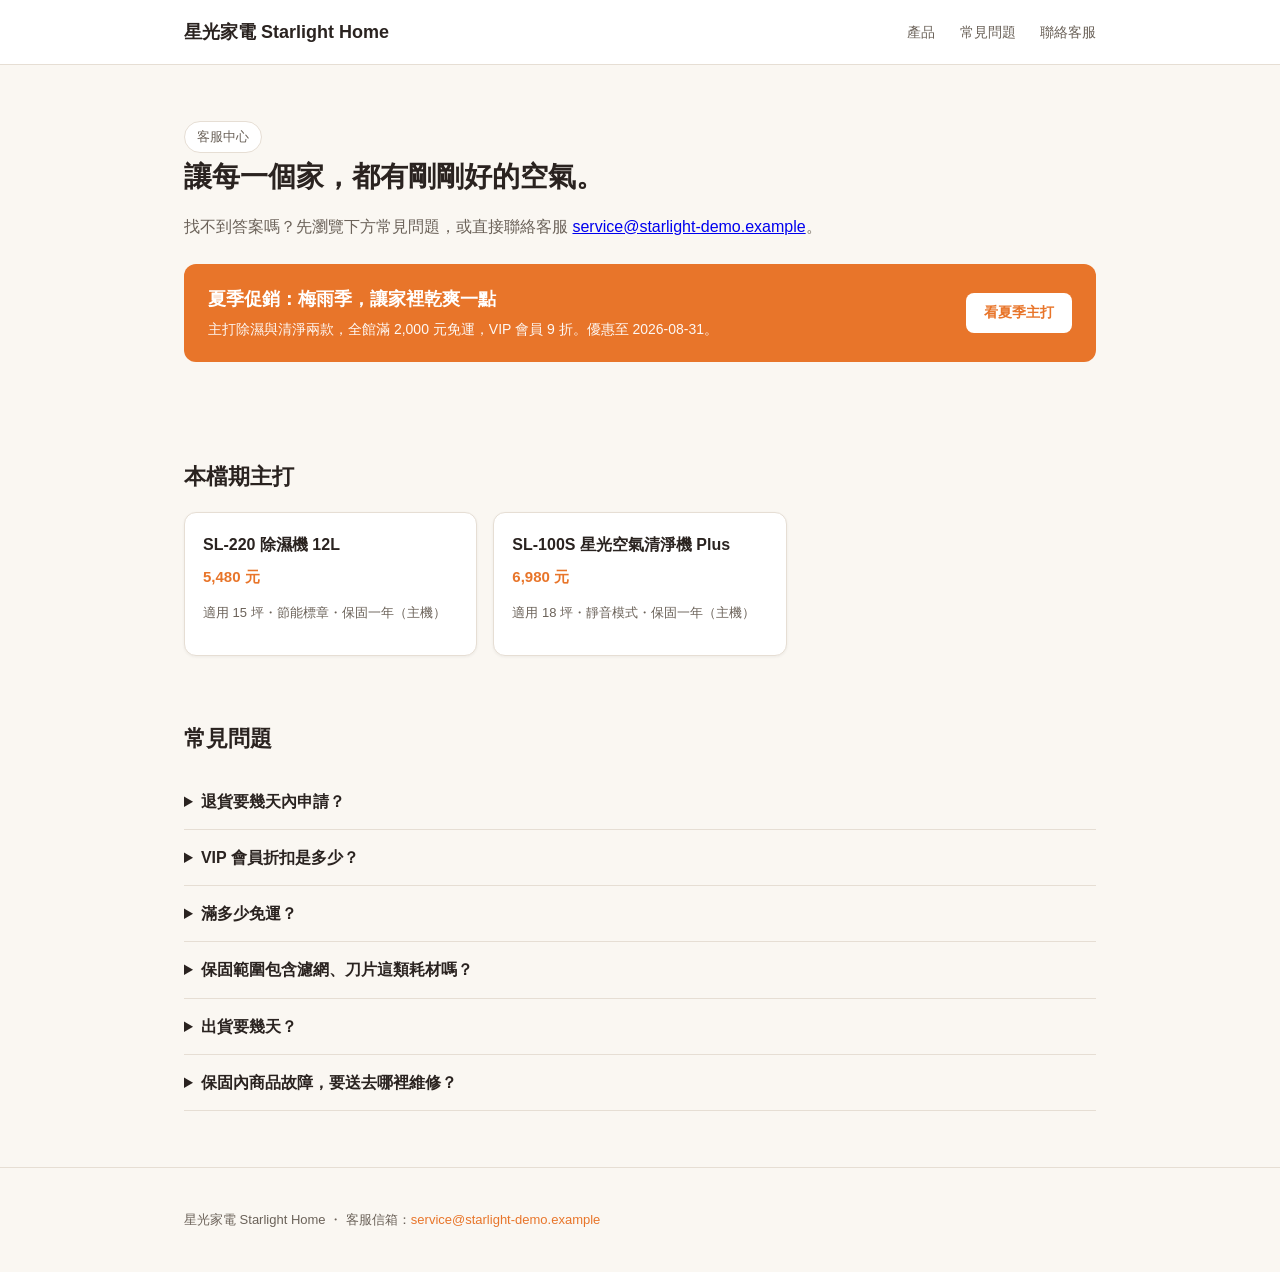
==== site/index.html @ 2214814b "Distill source/ into content/, write design brief, build homepage Fill content/{about,policy,product" ====
<!DOCTYPE html>
<html lang="zh-Hant">
<head>
<meta charset="UTF-8">
<meta name="viewport" content="width=device-width, initial-scale=1.0">
<title>星光家電 客服中心</title>
<link rel="stylesheet" href="style.css">
</head>
<body>

<header class="site-header">
  <div class="wrap">
    <a class="brand" href="index.html">星光家電 Starlight Home</a>
    <nav class="site-nav">
      <a href="#products">產品</a>
      <a href="#faq">常見問題</a>
      <a href="mailto:service@starlight-demo.example">聯絡客服</a>
    </nav>
  </div>
</header>

<main class="wrap">

  <section class="hero">
    <span class="badge-note">客服中心</span>
    <h1>讓每一個家，都有剛剛好的空氣。</h1>
    <p class="tagline">找不到答案嗎？先瀏覽下方常見問題，或直接聯絡客服 <a href="mailto:service@starlight-demo.example">service@starlight-demo.example</a>。</p>

    <div class="campaign-banner">
      <div class="info">
        <h2>夏季促銷：梅雨季，讓家裡乾爽一點</h2>
        <p>主打除濕與清淨兩款，全館滿 2,000 元免運，VIP 會員 9 折。優惠至 2026-08-31。</p>
      </div>
      <a class="cta" href="#products">看夏季主打</a>
    </div>
  </section>

  <section id="products">
    <h2>本檔期主打</h2>
    <div class="card-grid">
      <div class="product-card">
        <h3>SL-220 除濕機 12L</h3>
        <p class="price">5,480 元</p>
        <p class="spec">適用 15 坪・節能標章・保固一年（主機）</p>
      </div>
      <div class="product-card">
        <h3>SL-100S 星光空氣清淨機 Plus</h3>
        <p class="price">6,980 元</p>
        <p class="spec">適用 18 坪・靜音模式・保固一年（主機）</p>
      </div>
    </div>
  </section>

  <section id="faq">
    <h2>常見問題</h2>

    <details class="faq-item">
      <summary>退貨要幾天內申請？</summary>
      <p>到貨後 7 天內可申請退貨。</p>
    </details>

    <details class="faq-item">
      <summary>VIP 會員折扣是多少？</summary>
      <p>9 折。</p>
    </details>

    <details class="faq-item">
      <summary>滿多少免運？</summary>
      <p>單筆滿 2,000 元免運。</p>
    </details>

    <details class="faq-item">
      <summary>保固範圍包含濾網、刀片這類耗材嗎？</summary>
      <p>不包含。主機保固一年，耗材（濾網、刀片等）不列入保固範圍。</p>
    </details>

    <details class="faq-item">
      <summary>出貨要幾天？</summary>
      <p>本島 2 到 3 個工作天，離島 5 到 7 個工作天。可指定到貨時間嗎？目前配合的物流不支援指定到貨時間。</p>
    </details>

    <details class="faq-item">
      <summary>保固內商品故障，要送去哪裡維修？</summary>
      <div class="note-gap">內容缺口：目前資料尚未提供維修地點與寄送流程，需人工補充後才能公開回答。</div>
    </details>
  </section>

</main>

<footer class="site-footer">
  <div class="wrap">
    <p>星光家電 Starlight Home ・ 客服信箱：<a href="mailto:service@starlight-demo.example">service@starlight-demo.example</a></p>
  </div>
</footer>

</body>
</html>
---- site/style.css ----
:root {
  --color-primary: #E8752A;
  --color-primary-dark: #C25E1B;
  --color-bg: #FAF7F2;
  --color-ink: #2A2320;
  --color-muted: #6B6259;
  --color-border: #E6DED4;
  --color-surface: #FFFFFF;
}

* { box-sizing: border-box; }

body {
  margin: 0;
  background: var(--color-bg);
  color: var(--color-ink);
  font-family: "Noto Sans TC", "PingFang TC", "Microsoft JhengHei", -apple-system, sans-serif;
  line-height: 1.7;
}

.wrap {
  max-width: 960px;
  margin: 0 auto;
  padding: 0 24px;
}

header.site-header {
  background: var(--color-surface);
  border-bottom: 1px solid var(--color-border);
}

header.site-header .wrap {
  display: flex;
  align-items: center;
  justify-content: space-between;
  height: 64px;
}

.brand {
  font-weight: 700;
  font-size: 18px;
  color: var(--color-ink);
  text-decoration: none;
}

nav.site-nav a {
  color: var(--color-muted);
  text-decoration: none;
  margin-left: 20px;
  font-size: 14px;
}

nav.site-nav a:hover { color: var(--color-primary); }

.hero {
  padding: 56px 0 40px;
}

.hero h1 {
  font-size: 28px;
  font-weight: 700;
  margin: 0 0 12px;
}

.hero p.tagline {
  color: var(--color-muted);
  font-size: 16px;
  margin: 0 0 20px;
}

.badge-note {
  display: inline-block;
  font-size: 13px;
  color: var(--color-muted);
  background: var(--color-surface);
  border: 1px solid var(--color-border);
  border-radius: 999px;
  padding: 4px 12px;
}

.campaign-banner {
  background: var(--color-primary);
  color: #fff;
  border-radius: 12px;
  padding: 20px 24px;
  margin: 24px 0;
  display: flex;
  flex-wrap: wrap;
  align-items: center;
  justify-content: space-between;
  gap: 12px;
}

.campaign-banner .info h2 {
  margin: 0 0 4px;
  font-size: 18px;
}

.campaign-banner .info p {
  margin: 0;
  font-size: 14px;
  opacity: .95;
}

.campaign-banner .cta {
  background: #fff;
  color: var(--color-primary);
  padding: 8px 18px;
  border-radius: 8px;
  font-weight: 700;
  font-size: 14px;
  text-decoration: none;
  white-space: nowrap;
}

section { padding: 32px 0; }

section h2 {
  font-size: 22px;
  font-weight: 700;
  margin: 0 0 16px;
}

.card-grid {
  display: grid;
  grid-template-columns: repeat(auto-fill, minmax(220px, 1fr));
  gap: 16px;
}

.product-card {
  background: var(--color-surface);
  border: 1px solid var(--color-border);
  border-radius: 12px;
  padding: 18px;
  box-shadow: 0 1px 3px rgba(42, 35, 32, .06);
}

.product-card h3 {
  margin: 0 0 6px;
  font-size: 16px;
}

.product-card .price {
  color: var(--color-primary);
  font-weight: 700;
  font-size: 15px;
  margin: 6px 0;
}

.product-card .spec {
  color: var(--color-muted);
  font-size: 13px;
}

details.faq-item {
  border-bottom: 1px solid var(--color-border);
  padding: 14px 0;
}

details.faq-item summary {
  font-weight: 600;
  font-size: 16px;
  cursor: pointer;
}

details.faq-item p {
  margin: 10px 0 0;
  color: var(--color-ink);
  font-size: 15px;
}

.note-gap {
  border: 1px dashed var(--color-border);
  border-radius: 8px;
  padding: 12px 14px;
  font-size: 13px;
  color: var(--color-muted);
  background: #FFF6EC;
}

footer.site-footer {
  border-top: 1px solid var(--color-border);
  margin-top: 24px;
  padding: 28px 0;
  color: var(--color-muted);
  font-size: 13px;
}

footer.site-footer a {
  color: var(--color-primary);
  text-decoration: none;
}
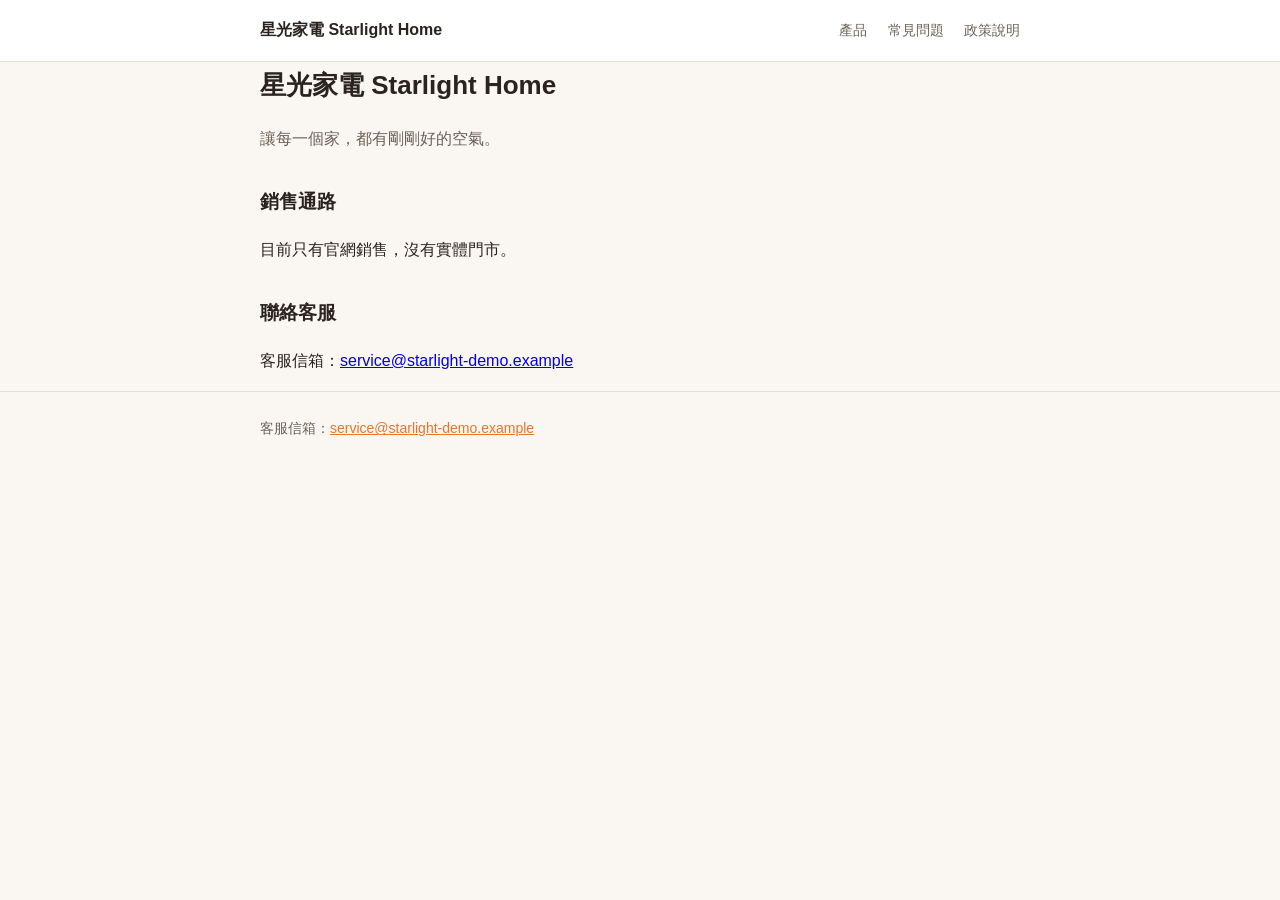
==== commit 7160488a: "Rewrite content/ from source/ under conflict rules, build four static pages Add the conflict-resolut" ====
--- a/site/index.html
+++ b/site/index.html
@@ -3,93 +3,36 @@
 <head>
 <meta charset="UTF-8">
 <meta name="viewport" content="width=device-width, initial-scale=1.0">
-<title>星光家電 客服中心</title>
+<title>星光家電 Starlight Home</title>
 <link rel="stylesheet" href="style.css">
 </head>
 <body>
 
-<header class="site-header">
+<header>
   <div class="wrap">
     <a class="brand" href="index.html">星光家電 Starlight Home</a>
-    <nav class="site-nav">
-      <a href="#products">產品</a>
-      <a href="#faq">常見問題</a>
-      <a href="mailto:service@starlight-demo.example">聯絡客服</a>
+    <nav>
+      <a href="products.html">產品</a>
+      <a href="faq.html">常見問題</a>
+      <a href="policy.html">政策說明</a>
     </nav>
   </div>
 </header>
 
 <main class="wrap">
+  <h1>星光家電 Starlight Home</h1>
+  <p class="tagline">讓每一個家，都有剛剛好的空氣。</p>
 
-  <section class="hero">
-    <span class="badge-note">客服中心</span>
-    <h1>讓每一個家，都有剛剛好的空氣。</h1>
-    <p class="tagline">找不到答案嗎？先瀏覽下方常見問題，或直接聯絡客服 <a href="mailto:service@starlight-demo.example">service@starlight-demo.example</a>。</p>
+  <h2>銷售通路</h2>
+  <p>目前只有官網銷售，沒有實體門市。</p>
 
-    <div class="campaign-banner">
-      <div class="info">
-        <h2>夏季促銷：梅雨季，讓家裡乾爽一點</h2>
-        <p>主打除濕與清淨兩款，全館滿 2,000 元免運，VIP 會員 9 折。優惠至 2026-08-31。</p>
-      </div>
-      <a class="cta" href="#products">看夏季主打</a>
-    </div>
-  </section>
-
-  <section id="products">
-    <h2>本檔期主打</h2>
-    <div class="card-grid">
-      <div class="product-card">
-        <h3>SL-220 除濕機 12L</h3>
-        <p class="price">5,480 元</p>
-        <p class="spec">適用 15 坪・節能標章・保固一年（主機）</p>
-      </div>
-      <div class="product-card">
-        <h3>SL-100S 星光空氣清淨機 Plus</h3>
-        <p class="price">6,980 元</p>
-        <p class="spec">適用 18 坪・靜音模式・保固一年（主機）</p>
-      </div>
-    </div>
-  </section>
-
-  <section id="faq">
-    <h2>常見問題</h2>
-
-    <details class="faq-item">
-      <summary>退貨要幾天內申請？</summary>
-      <p>到貨後 7 天內可申請退貨。</p>
-    </details>
-
-    <details class="faq-item">
-      <summary>VIP 會員折扣是多少？</summary>
-      <p>9 折。</p>
-    </details>
-
-    <details class="faq-item">
-      <summary>滿多少免運？</summary>
-      <p>單筆滿 2,000 元免運。</p>
-    </details>
-
-    <details class="faq-item">
-      <summary>保固範圍包含濾網、刀片這類耗材嗎？</summary>
-      <p>不包含。主機保固一年，耗材（濾網、刀片等）不列入保固範圍。</p>
-    </details>
-
-    <details class="faq-item">
-      <summary>出貨要幾天？</summary>
-      <p>本島 2 到 3 個工作天，離島 5 到 7 個工作天。可指定到貨時間嗎？目前配合的物流不支援指定到貨時間。</p>
-    </details>
-
-    <details class="faq-item">
-      <summary>保固內商品故障，要送去哪裡維修？</summary>
-      <div class="note-gap">內容缺口：目前資料尚未提供維修地點與寄送流程，需人工補充後才能公開回答。</div>
-    </details>
-  </section>
-
+  <h2>聯絡客服</h2>
+  <p>客服信箱：<a href="mailto:service@starlight-demo.example">service@starlight-demo.example</a></p>
 </main>
 
-<footer class="site-footer">
+<footer>
   <div class="wrap">
-    <p>星光家電 Starlight Home ・ 客服信箱：<a href="mailto:service@starlight-demo.example">service@starlight-demo.example</a></p>
+    客服信箱：<a href="mailto:service@starlight-demo.example">service@starlight-demo.example</a>
   </div>
 </footer>
 
--- a/site/style.css
+++ b/site/style.css
@@ -1,192 +1,108 @@
 :root {
-  --color-primary: #E8752A;
-  --color-primary-dark: #C25E1B;
-  --color-bg: #FAF7F2;
-  --color-ink: #2A2320;
-  --color-muted: #6B6259;
-  --color-border: #E6DED4;
-  --color-surface: #FFFFFF;
+  --primary: #E8752A;
+  --bg: #FAF7F2;
+  --ink: #2A2320;
+  --muted: #6B6259;
+  --border: #E6DED4;
+  --surface: #FFFFFF;
 }
 
 * { box-sizing: border-box; }
 
 body {
   margin: 0;
-  background: var(--color-bg);
-  color: var(--color-ink);
-  font-family: "Noto Sans TC", "PingFang TC", "Microsoft JhengHei", -apple-system, sans-serif;
-  line-height: 1.7;
+  background: var(--bg);
+  color: var(--ink);
+  font-family: "Noto Sans TC", "PingFang TC", "Microsoft JhengHei", sans-serif;
+  line-height: 1.8;
 }
 
 .wrap {
-  max-width: 960px;
+  max-width: 800px;
   margin: 0 auto;
-  padding: 0 24px;
+  padding: 0 20px;
 }
 
-header.site-header {
-  background: var(--color-surface);
-  border-bottom: 1px solid var(--color-border);
+header {
+  background: var(--surface);
+  border-bottom: 1px solid var(--border);
+  padding: 16px 0;
 }
 
-header.site-header .wrap {
+header .wrap {
   display: flex;
-  align-items: center;
+  flex-wrap: wrap;
+  gap: 12px;
+  align-items: baseline;
   justify-content: space-between;
-  height: 64px;
 }
 
 .brand {
   font-weight: 700;
-  font-size: 18px;
-  color: var(--color-ink);
+  color: var(--ink);
   text-decoration: none;
 }
 
-nav.site-nav a {
-  color: var(--color-muted);
+nav a {
+  color: var(--muted);
   text-decoration: none;
-  margin-left: 20px;
+  margin-left: 16px;
   font-size: 14px;
 }
 
-nav.site-nav a:hover { color: var(--color-primary); }
+nav a:hover { color: var(--primary); }
 
-.hero {
-  padding: 56px 0 40px;
+main { padding: 32px 0 48px; }
+
+h1 { font-size: 26px; margin: 0 0 16px; }
+h2 { font-size: 19px; margin: 32px 0 8px; }
+h3 { font-size: 16px; margin: 20px 0 6px; }
+
+.tagline {
+  color: var(--muted);
+  margin: 0 0 24px;
 }
 
-.hero h1 {
-  font-size: 28px;
-  font-weight: 700;
-  margin: 0 0 12px;
+.product {
+  background: var(--surface);
+  border: 1px solid var(--border);
+  border-radius: 8px;
+  padding: 16px 20px;
+  margin-bottom: 16px;
 }
 
-.hero p.tagline {
-  color: var(--color-muted);
-  font-size: 16px;
-  margin: 0 0 20px;
-}
+.product h3 { margin-top: 0; }
 
-.badge-note {
-  display: inline-block;
-  font-size: 13px;
-  color: var(--color-muted);
-  background: var(--color-surface);
-  border: 1px solid var(--color-border);
-  border-radius: 999px;
-  padding: 4px 12px;
-}
-
-.campaign-banner {
-  background: var(--color-primary);
-  color: #fff;
-  border-radius: 12px;
-  padding: 20px 24px;
-  margin: 24px 0;
-  display: flex;
-  flex-wrap: wrap;
-  align-items: center;
-  justify-content: space-between;
-  gap: 12px;
-}
-
-.campaign-banner .info h2 {
-  margin: 0 0 4px;
-  font-size: 18px;
-}
-
-.campaign-banner .info p {
+.product ul {
   margin: 0;
-  font-size: 14px;
-  opacity: .95;
-}
-
-.campaign-banner .cta {
-  background: #fff;
-  color: var(--color-primary);
-  padding: 8px 18px;
-  border-radius: 8px;
-  font-weight: 700;
-  font-size: 14px;
-  text-decoration: none;
-  white-space: nowrap;
-}
-
-section { padding: 32px 0; }
-
-section h2 {
-  font-size: 22px;
-  font-weight: 700;
-  margin: 0 0 16px;
-}
-
-.card-grid {
-  display: grid;
-  grid-template-columns: repeat(auto-fill, minmax(220px, 1fr));
-  gap: 16px;
-}
-
-.product-card {
-  background: var(--color-surface);
-  border: 1px solid var(--color-border);
-  border-radius: 12px;
-  padding: 18px;
-  box-shadow: 0 1px 3px rgba(42, 35, 32, .06);
-}
-
-.product-card h3 {
-  margin: 0 0 6px;
-  font-size: 16px;
-}
-
-.product-card .price {
-  color: var(--color-primary);
-  font-weight: 700;
-  font-size: 15px;
-  margin: 6px 0;
-}
-
-.product-card .spec {
-  color: var(--color-muted);
-  font-size: 13px;
-}
-
-details.faq-item {
-  border-bottom: 1px solid var(--color-border);
-  padding: 14px 0;
-}
-
-details.faq-item summary {
-  font-weight: 600;
-  font-size: 16px;
-  cursor: pointer;
-}
-
-details.faq-item p {
-  margin: 10px 0 0;
-  color: var(--color-ink);
+  padding-left: 20px;
   font-size: 15px;
 }
 
-.note-gap {
-  border: 1px dashed var(--color-border);
-  border-radius: 8px;
-  padding: 12px 14px;
-  font-size: 13px;
-  color: var(--color-muted);
-  background: #FFF6EC;
+.faq-q {
+  font-weight: 600;
+  margin: 24px 0 4px;
 }
 
-footer.site-footer {
-  border-top: 1px solid var(--color-border);
-  margin-top: 24px;
-  padding: 28px 0;
-  color: var(--color-muted);
-  font-size: 13px;
+.faq-a {
+  margin: 0;
+  color: var(--ink);
 }
 
-footer.site-footer a {
-  color: var(--color-primary);
-  text-decoration: none;
+.pending {
+  background: #FFF6EC;
+  border: 1px solid var(--border);
+  border-radius: 6px;
+  padding: 10px 14px;
+  font-size: 14px;
+  color: var(--muted);
 }
+
+footer {
+  border-top: 1px solid var(--border);
+  padding: 24px 0;
+  color: var(--muted);
+  font-size: 14px;
+}
+
+footer a { color: var(--primary); }
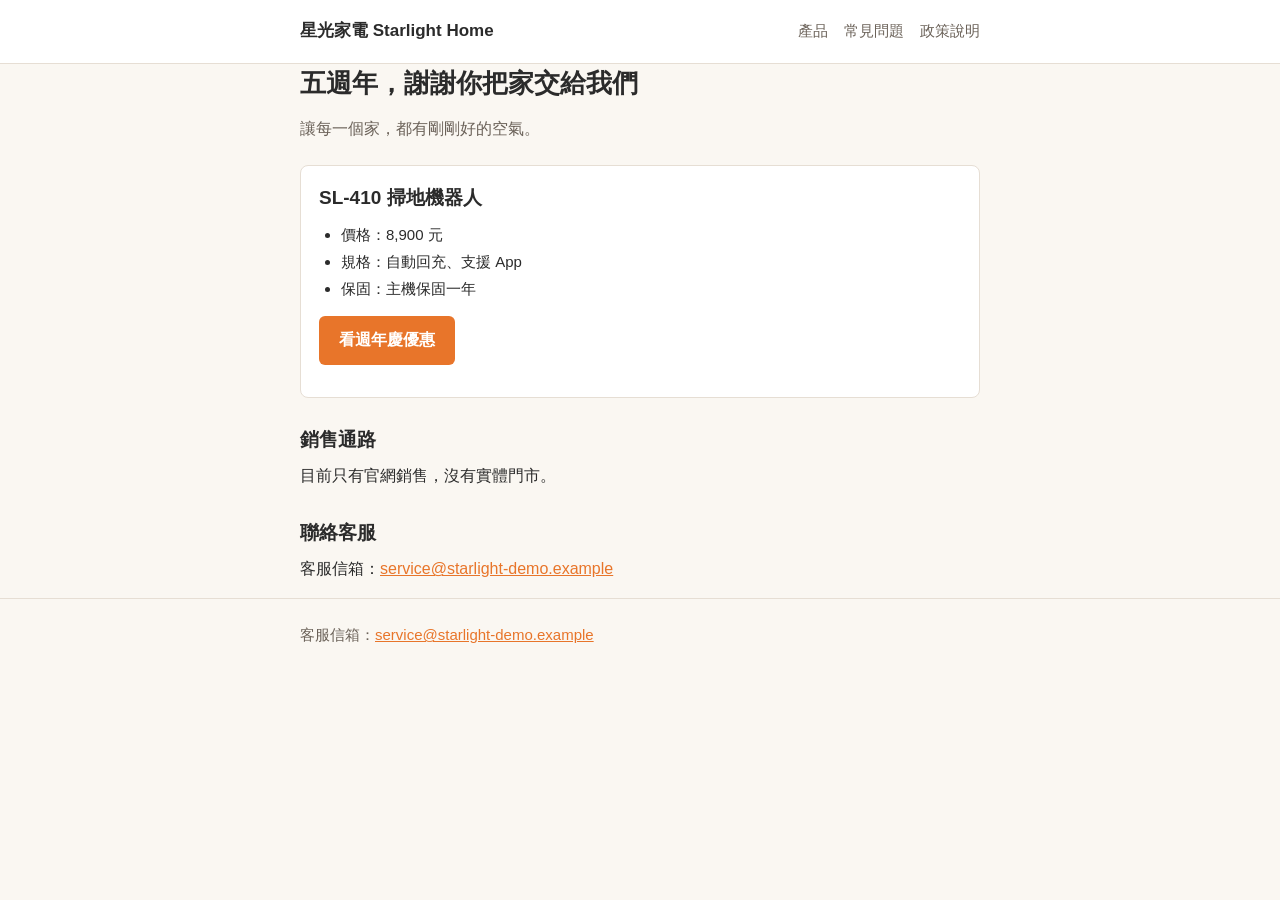
==== commit abc2b30a: "Apply design brief to site styles, switch homepage to anniversary campaign Rewrite design/brief.md v" ====
--- a/site/index.html
+++ b/site/index.html
@@ -20,8 +20,18 @@
 </header>
 
 <main class="wrap">
-  <h1>星光家電 Starlight Home</h1>
+  <h1>五週年，謝謝你把家交給我們</h1>
   <p class="tagline">讓每一個家，都有剛剛好的空氣。</p>
+
+  <div class="feature">
+    <h2>SL-410 掃地機器人</h2>
+    <ul>
+      <li>價格：8,900 元</li>
+      <li>規格：自動回充、支援 App</li>
+      <li>保固：主機保固一年</li>
+    </ul>
+    <p><a class="cta" href="products.html">看週年慶優惠</a></p>
+  </div>
 
   <h2>銷售通路</h2>
   <p>目前只有官網銷售，沒有實體門市。</p>
--- a/site/style.css
+++ b/site/style.css
@@ -1,10 +1,18 @@
+/* 依 design/brief.md 套用。所有樣式集中於本檔，HTML 不使用 inline style。 */
+
 :root {
-  --primary: #E8752A;
-  --bg: #FAF7F2;
-  --ink: #2A2320;
+  /* brief 品牌色 */
+  --primary: #E8752A;   /* 主色暖橘 */
+  --bg: #FAF7F2;        /* 背景米白，非純白 */
+  --ink: #2B2B2B;       /* 文字深灰 */
+
+  /* 由上述三色衍生的輔助色 */
   --muted: #6B6259;
   --border: #E6DED4;
   --surface: #FFFFFF;
+
+  /* brief 裝置優先序：內容區最大寬度 720px */
+  --content-width: 720px;
 }
 
 * { box-sizing: border-box; }
@@ -13,15 +21,21 @@
   margin: 0;
   background: var(--bg);
   color: var(--ink);
+  /* brief：不要襯線字 */
   font-family: "Noto Sans TC", "PingFang TC", "Microsoft JhengHei", sans-serif;
+  /* brief：行高 1.8 */
   line-height: 1.8;
+  font-size: 16px;
 }
 
+/* brief：內容區最大寬度 720px，置中 */
 .wrap {
-  max-width: 800px;
+  max-width: var(--content-width);
   margin: 0 auto;
   padding: 0 20px;
 }
+
+/* ---------- 頁首（四頁一致） ---------- */
 
 header {
   background: var(--surface);
@@ -29,80 +43,149 @@
   padding: 16px 0;
 }
 
+/* 手機優先：預設直向堆疊，寬螢幕才並列 */
 header .wrap {
   display: flex;
-  flex-wrap: wrap;
-  gap: 12px;
-  align-items: baseline;
-  justify-content: space-between;
+  flex-direction: column;
+  gap: 8px;
 }
 
 .brand {
   font-weight: 700;
+  font-size: 17px;
   color: var(--ink);
   text-decoration: none;
+}
+
+nav {
+  display: flex;
+  flex-wrap: wrap;
+  gap: 16px;
 }
 
 nav a {
   color: var(--muted);
   text-decoration: none;
-  margin-left: 16px;
-  font-size: 14px;
+  font-size: 15px;
 }
 
-nav a:hover { color: var(--primary); }
+nav a:hover,
+nav a:focus { color: var(--primary); }
 
-main { padding: 32px 0 48px; }
+/* ---------- 內文 ---------- */
 
-h1 { font-size: 26px; margin: 0 0 16px; }
-h2 { font-size: 19px; margin: 32px 0 8px; }
-h3 { font-size: 16px; margin: 20px 0 6px; }
+main { padding: 28px 0 40px; }
+
+h1 {
+  font-size: 24px;
+  line-height: 1.5;
+  margin: 0 0 12px;
+}
+
+h2 {
+  font-size: 19px;
+  line-height: 1.5;
+  margin: 28px 0 8px;
+}
+
+h3 {
+  font-size: 16px;
+  line-height: 1.5;
+  margin: 18px 0 6px;
+}
+
+p { margin: 0 0 14px; }
+
+ul { padding-left: 22px; }
+
+a { color: var(--primary); }
 
 .tagline {
   color: var(--muted);
-  margin: 0 0 24px;
+  margin: 0 0 22px;
 }
+
+/* ---------- 首頁主打 ---------- */
+
+.feature {
+  background: var(--surface);
+  border: 1px solid var(--border);
+  border-radius: 8px;
+  padding: 18px;
+  margin: 0 0 28px;
+}
+
+.feature h2 { margin-top: 0; }
+
+.feature ul {
+  margin: 0 0 14px;
+  font-size: 15px;
+}
+
+.cta {
+  display: inline-block;
+  background: var(--primary);
+  color: var(--surface);
+  text-decoration: none;
+  font-weight: 700;
+  padding: 10px 20px;
+  border-radius: 6px;
+}
+
+/* ---------- 產品卡 ---------- */
 
 .product {
   background: var(--surface);
   border: 1px solid var(--border);
   border-radius: 8px;
-  padding: 16px 20px;
-  margin-bottom: 16px;
+  padding: 16px 18px;
+  margin-bottom: 14px;
 }
 
 .product h3 { margin-top: 0; }
 
 .product ul {
   margin: 0;
-  padding-left: 20px;
   font-size: 15px;
 }
+
+/* ---------- 常見問題 ---------- */
 
 .faq-q {
   font-weight: 600;
   margin: 24px 0 4px;
 }
 
-.faq-a {
-  margin: 0;
-  color: var(--ink);
-}
+.faq-a { margin: 0 0 14px; }
+
+/* ---------- 未定案項目 ---------- */
 
 .pending {
   background: #FFF6EC;
   border: 1px solid var(--border);
   border-radius: 6px;
   padding: 10px 14px;
-  font-size: 14px;
+  font-size: 15px;
   color: var(--muted);
 }
 
+/* ---------- 頁尾（四頁一致） ---------- */
+
 footer {
   border-top: 1px solid var(--border);
-  padding: 24px 0;
+  padding: 22px 0;
   color: var(--muted);
-  font-size: 14px;
+  font-size: 15px;
 }
 
-footer a { color: var(--primary); }
+/* ---------- 寬螢幕微調（手機優先，由小往大加） ---------- */
+
+@media (min-width: 600px) {
+  header .wrap {
+    flex-direction: row;
+    align-items: baseline;
+    justify-content: space-between;
+  }
+
+  h1 { font-size: 26px; }
+}
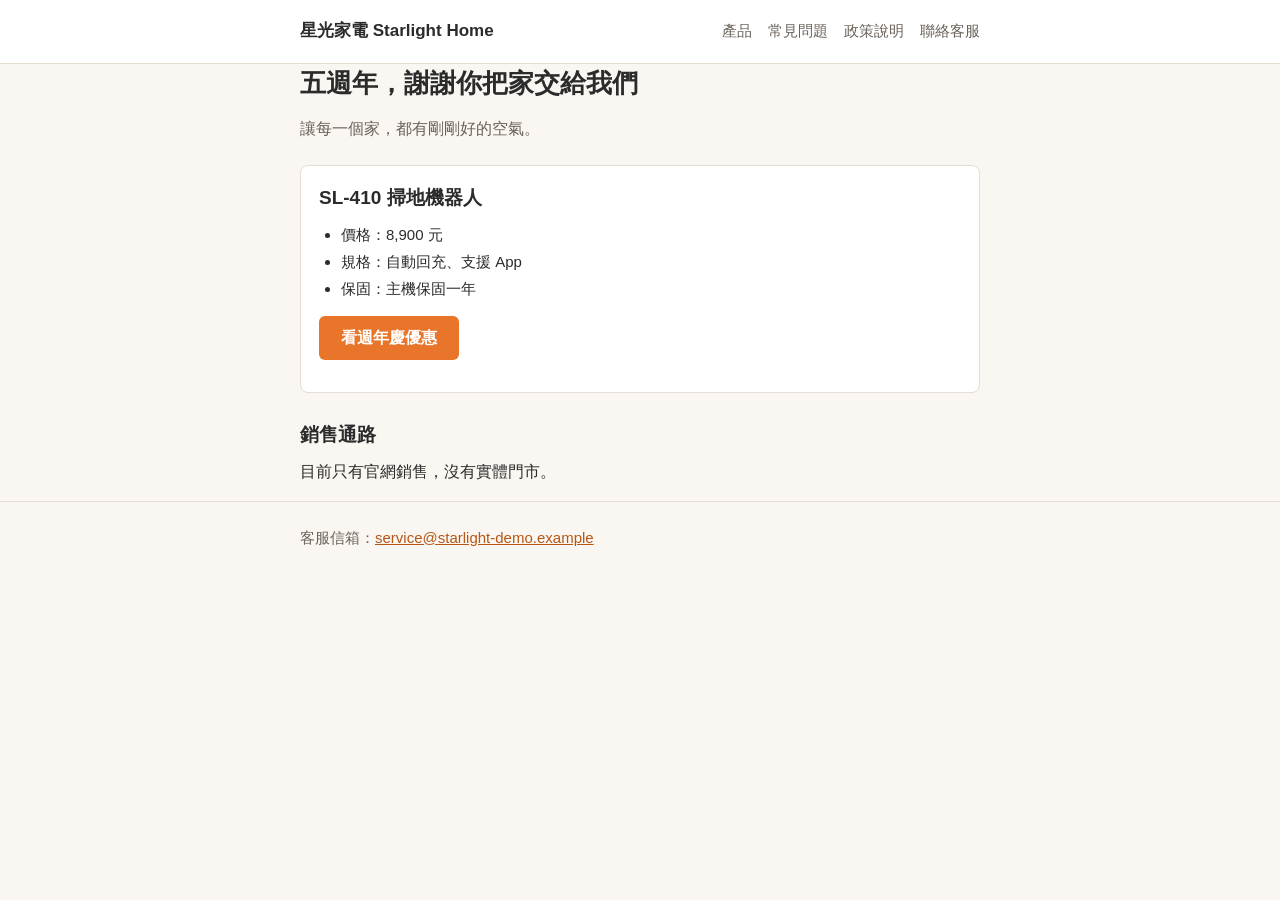
==== commit 68c31d67: "移除內文與頁尾重複顯示的客服信箱 同一個信箱在內文與緊鄰的頁尾各出現一次，視覺上重複： - 維修送修的未定案框改為「請來信客服，信箱見頁尾」（faq／policy／contact 三頁） - 首頁移除" ====
--- a/site/index.html
+++ b/site/index.html
@@ -15,6 +15,7 @@
       <a href="products.html">產品</a>
       <a href="faq.html">常見問題</a>
       <a href="policy.html">政策說明</a>
+      <a href="contact.html">聯絡客服</a>
     </nav>
   </div>
 </header>
@@ -35,9 +36,6 @@
 
   <h2>銷售通路</h2>
   <p>目前只有官網銷售，沒有實體門市。</p>
-
-  <h2>聯絡客服</h2>
-  <p>客服信箱：<a href="mailto:service@starlight-demo.example">service@starlight-demo.example</a></p>
 </main>
 
 <footer>
--- a/site/style.css
+++ b/site/style.css
@@ -7,6 +7,7 @@
   --ink: #2B2B2B;       /* 文字深灰 */
 
   /* 由上述三色衍生的輔助色 */
+  --primary-deep: #B85615; /* 內文連結用，#E8752A 於米白底對比不足 4.5:1 */
   --muted: #6B6259;
   --border: #E6DED4;
   --surface: #FFFFFF;
@@ -69,8 +70,17 @@
   font-size: 15px;
 }
 
-nav a:hover,
-nav a:focus { color: var(--primary); }
+nav a:hover { color: var(--primary); }
+
+/* 鍵盤操作可見焦點 */
+.brand:focus-visible,
+nav a:focus-visible,
+main a:focus-visible,
+footer a:focus-visible {
+  outline: 2px solid var(--primary);
+  outline-offset: 3px;
+  border-radius: 3px;
+}
 
 /* ---------- 內文 ---------- */
 
@@ -79,12 +89,14 @@
 h1 {
   font-size: 24px;
   line-height: 1.5;
+  text-wrap: balance;
   margin: 0 0 12px;
 }
 
 h2 {
   font-size: 19px;
   line-height: 1.5;
+  text-wrap: balance;
   margin: 28px 0 8px;
 }
 
@@ -96,9 +108,13 @@
 
 p { margin: 0 0 14px; }
 
-ul { padding-left: 22px; }
-
-a { color: var(--primary); }
+ul {
+  padding-left: 22px;
+  margin: 0 0 14px;
+}
+
+main a,
+footer a { color: var(--primary-deep); }
 
 .tagline {
   color: var(--muted);
@@ -128,9 +144,16 @@
   color: var(--surface);
   text-decoration: none;
   font-weight: 700;
-  padding: 10px 20px;
+  padding: 11px 22px;
   border-radius: 6px;
-}
+  line-height: 1.4;
+  transition: background .15s ease;
+}
+
+.cta:hover { background: var(--primary-deep); }
+
+/* CTA 為橘底白字，不套用內文連結色 */
+main a.cta { color: var(--surface); }
 
 /* ---------- 產品卡 ---------- */
 
@@ -147,16 +170,8 @@
 .product ul {
   margin: 0;
   font-size: 15px;
-}
-
-/* ---------- 常見問題 ---------- */
-
-.faq-q {
-  font-weight: 600;
-  margin: 24px 0 4px;
-}
-
-.faq-a { margin: 0 0 14px; }
+  font-variant-numeric: tabular-nums;
+}
 
 /* ---------- 未定案項目 ---------- */
 
@@ -169,13 +184,106 @@
   color: var(--muted);
 }
 
-/* ---------- 頁尾（四頁一致） ---------- */
+/* ---------- 產品格狀排列（參考版面：兩欄卡片） ---------- */
+
+.product-grid {
+  display: grid;
+  grid-template-columns: 1fr;
+  gap: 14px;
+  margin-bottom: 14px;
+}
+
+.product-grid .product { margin-bottom: 0; }
+
+.product .price {
+  color: var(--primary-deep);
+  font-weight: 700;
+  font-size: 18px;
+  font-variant-numeric: tabular-nums;
+  margin: 0 0 10px;
+}
+
+/* ---------- 常見問題：下拉展開收合 ---------- */
+
+.faq-item {
+  background: var(--surface);
+  border: 1px solid var(--border);
+  border-radius: 8px;
+  margin-bottom: 10px;
+  overflow: hidden;
+}
+
+.faq-item > summary {
+  cursor: pointer;
+  padding: 14px 44px 14px 18px;
+  font-weight: 600;
+  position: relative;
+  list-style: none;
+  transition: background .15s ease;
+}
+
+/* 移除瀏覽器預設三角標記 */
+.faq-item > summary::-webkit-details-marker { display: none; }
+.faq-item > summary::marker { content: ""; }
+
+.faq-item > summary:hover { background: #FFF9F3; }
+
+.faq-item > summary:focus-visible {
+  outline: 2px solid var(--primary);
+  outline-offset: -2px;
+}
+
+/* 右側加號，展開時轉為減號 */
+.faq-item > summary::after {
+  content: "";
+  position: absolute;
+  right: 18px;
+  top: 50%;
+  width: 12px;
+  height: 2px;
+  background: var(--primary);
+  transform: translateY(-50%);
+}
+
+.faq-item > summary::before {
+  content: "";
+  position: absolute;
+  right: 23px;
+  top: 50%;
+  width: 2px;
+  height: 12px;
+  background: var(--primary);
+  transform: translateY(-50%);
+  transition: transform .15s ease, opacity .15s ease;
+}
+
+.faq-item[open] > summary::before {
+  transform: translateY(-50%) rotate(90deg);
+  opacity: 0;
+}
+
+.faq-item[open] > summary { border-bottom: 1px solid var(--border); }
+
+.faq-body {
+  padding: 14px 18px 16px;
+}
+
+.faq-body p { margin: 0; }
+.faq-body .pending { margin: 0; }
+
+/* ---------- 頁尾（五頁一致） ---------- */
 
 footer {
   border-top: 1px solid var(--border);
   padding: 22px 0;
   color: var(--muted);
   font-size: 15px;
+}
+
+/* ---------- 動態偏好 ---------- */
+
+@media (prefers-reduced-motion: reduce) {
+  * { transition: none !important; }
 }
 
 /* ---------- 寬螢幕微調（手機優先，由小往大加） ---------- */
@@ -188,4 +296,7 @@
   }
 
   h1 { font-size: 26px; }
-}
+
+  /* 參考版面：寬螢幕時產品改為兩欄 */
+  .product-grid { grid-template-columns: 1fr 1fr; }
+}
